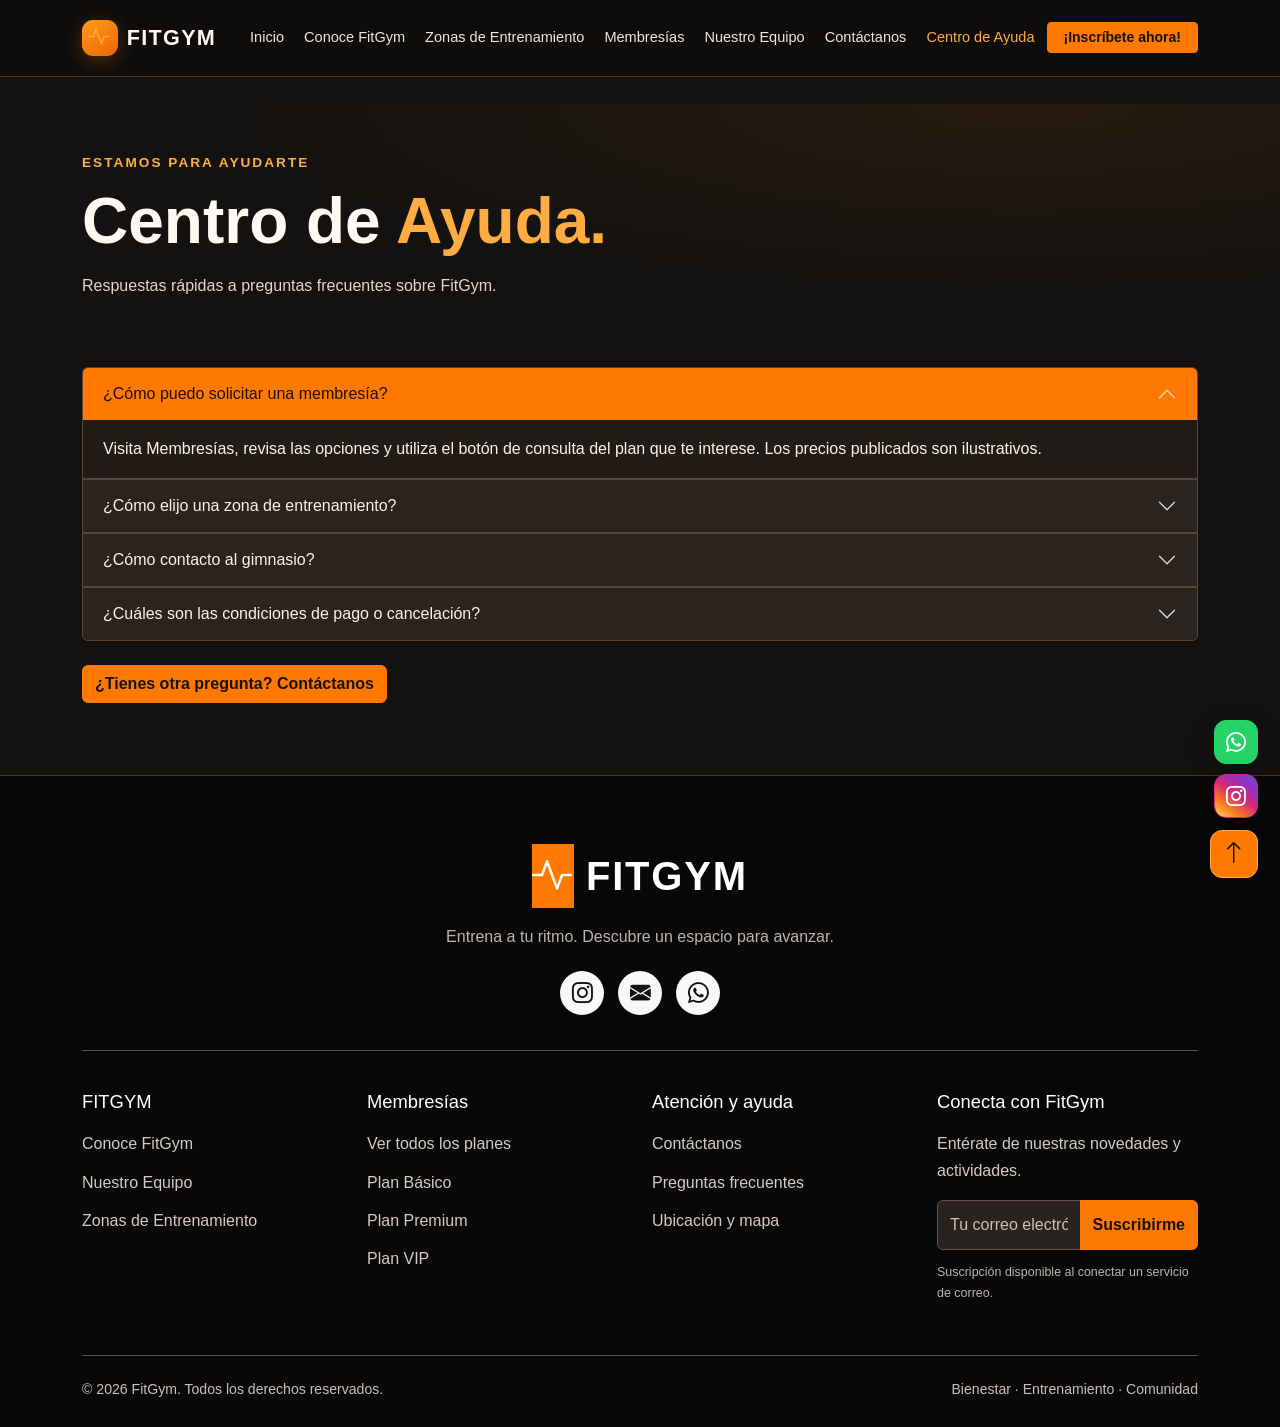
==== ayuda.html @ 0fe09405 "Add files via upload" ====
<!DOCTYPE html>

<html lang="es">
<head>
<meta charset="utf-8"/>
<meta content="width=device-width, initial-scale=1" name="viewport"/>
<meta content="FitGym: entrenamiento, bienestar y comunidad." name="description"/>
<title>Centro de Ayuda | FitGym</title>
<link href="https://cdn.jsdelivr.net/npm/bootstrap@5.3.3/dist/css/bootstrap.min.css" rel="stylesheet"/>
<link href="https://cdn.jsdelivr.net/npm/bootstrap-icons@1.11.3/font/bootstrap-icons.min.css" rel="stylesheet"/>
<link href="CCS/estilos.css" rel="stylesheet"/>
</head>
<body>
<nav class="navbar navbar-expand-lg navbar-dark fixed-top nav-glass">
<div class="container"><a class="navbar-brand fw-bold fit-brand" href="index.html"><span class="brand-emblem"><i class="bi bi-activity"></i></span><span>FITGYM</span></a><button aria-controls="menu" aria-expanded="false" aria-label="Abrir menú" class="navbar-toggler" data-bs-target="#menu" data-bs-toggle="collapse" type="button"><span class="navbar-toggler-icon"></span></button>
<div class="collapse navbar-collapse" id="menu">
<ul class="navbar-nav ms-auto align-items-lg-center gap-lg-3">
<li class="nav-item"><a class="nav-link" href="index.html">Inicio</a></li>
<li class="nav-item"><a class="nav-link" href="nosotos.html">Conoce FitGym</a></li>
<li class="nav-item"><a class="nav-link" href="servicios.html">Zonas de Entrenamiento</a></li>
<li class="nav-item"><a class="nav-link" href="planes.html">Membresías</a></li>
<li class="nav-item"><a class="nav-link" href="entrenadores.html">Nuestro Equipo</a></li>

<li class="nav-item"><a class="nav-link" href="contacto.html">Contáctanos</a></li>
<li class="nav-item"><a class="nav-link active" href="ayuda.html">Centro de Ayuda</a></li><li class="nav-item"><a class="btn btn-primary btn-sm px-3" href="planes.html">¡Inscríbete ahora!</a></li>
</ul>
</div>
</div>
</nav>
<main class="inner-page"><section class="inner-hero"><div class="container"><p class="eyebrow">ESTAMOS PARA AYUDARTE</p><h1>Centro de <span class="text-blue">Ayuda.</span></h1><p>Respuestas rápidas a preguntas frecuentes sobre FitGym.</p></div></section><section class="section-space"><div class="container"><div class="accordion faq-accordion" id="faqFitGym"><div class="accordion-item"><h2 class="accordion-header"><button class="accordion-button" data-bs-target="#faq1" data-bs-toggle="collapse" type="button">¿Cómo puedo solicitar una membresía?</button></h2><div class="accordion-collapse collapse show" data-bs-parent="#faqFitGym" id="faq1"><div class="accordion-body">Visita Membresías, revisa las opciones y utiliza el botón de consulta del plan que te interese. Los precios publicados son ilustrativos.</div></div></div><div class="accordion-item"><h2 class="accordion-header"><button class="accordion-button collapsed" data-bs-target="#faq2" data-bs-toggle="collapse" type="button">¿Cómo elijo una zona de entrenamiento?</button></h2><div class="accordion-collapse collapse" data-bs-parent="#faqFitGym" id="faq2"><div class="accordion-body">Puedes explorar nuestras zonas de entrenamiento y consultar al equipo para elegir actividades según tus metas y preferencias.</div></div></div><div class="accordion-item"><h2 class="accordion-header"><button class="accordion-button collapsed" data-bs-target="#faq3" data-bs-toggle="collapse" type="button">¿Cómo contacto al gimnasio?</button></h2><div class="accordion-collapse collapse" data-bs-parent="#faqFitGym" id="faq3"><div class="accordion-body">Usa el formulario de Contáctanos. El envío se habilita cuando se configure la clave de Web3Forms.</div></div></div><div class="accordion-item"><h2 class="accordion-header"><button class="accordion-button collapsed" data-bs-target="#faq4" data-bs-toggle="collapse" type="button">¿Cuáles son las condiciones de pago o cancelación?</button></h2><div class="accordion-collapse collapse" data-bs-parent="#faqFitGym" id="faq4"><div class="accordion-body">Las condiciones definitivas deben confirmarse directamente con FitGym antes de contratar una membresía.</div></div></div></div><div class="mt-4"><a class="btn btn-primary" href="contacto.html">¿Tienes otra pregunta? Contáctanos</a></div></div></section></main>
<footer class="fit-footer footer-expanded"><div class="container">
<div class="footer-brand-block text-center"><a class="footer-logo" href="index.html"><span class="brand-emblem"><i class="bi bi-activity"></i></span> FITGYM</a><p>Entrena a tu ritmo. Descubre un espacio para avanzar.</p><div class="footer-socials"><a aria-label="Instagram" href="https://www.instagram.com/aizen_soske33/" rel="noopener noreferrer" target="_blank"><i class="bi bi-instagram"></i></a><a aria-label="Correo y contacto" href="contacto.html"><i class="bi bi-envelope-fill"></i></a><a aria-label="WhatsApp (número por configurar)" href="https://wa.me/573000000000" rel="noopener noreferrer" target="_blank"><i class="bi bi-whatsapp"></i></a></div></div>
<div class="row g-4 footer-main"><div class="col-lg-3 col-sm-6"><h3>FITGYM</h3><div class="footer-links"><a href="nosotos.html">Conoce FitGym</a><a href="entrenadores.html">Nuestro Equipo</a><a href="servicios.html">Zonas de Entrenamiento</a></div></div>
<div class="col-lg-3 col-sm-6"><h3>Membresías</h3><div class="footer-links"><a href="planes.html">Ver todos los planes</a><a href="contacto.html?plan=Basico">Plan Básico</a><a href="contacto.html?plan=Premium">Plan Premium</a><a href="contacto.html?plan=VIP">Plan VIP</a></div></div>
<div class="col-lg-3 col-sm-6"><h3>Atención y ayuda</h3><div class="footer-links"><a href="contacto.html">Contáctanos</a><a href="ayuda.html">Preguntas frecuentes</a><a href="contacto.html#ubicacion">Ubicación y mapa</a></div></div>
<div class="col-lg-3 col-sm-6"><h3>Conecta con FitGym</h3><p>Entérate de nuestras novedades y actividades.</p><form class="newsletter-form" novalidate=""><label class="visually-hidden" for="newsletter-email">Correo electrónico</label><div class="input-group"><input class="form-control" id="newsletter-email" name="email" placeholder="Tu correo electrónico" required="" type="email"/><button class="btn btn-primary" type="submit">Suscribirme</button></div><div class="newsletter-status small mt-2" role="status"></div></form><p class="small footer-note">Suscripción disponible al conectar un servicio de correo.</p></div></div>
<div class="footer-bottom d-flex flex-column flex-md-row justify-content-between gap-2"><span>© <span class="current-year"></span> FitGym. Todos los derechos reservados.</span><span>Bienestar · Entrenamiento · Comunidad</span></div></div></footer>
<div class="social-float"><a aria-label="WhatsApp (configurar número real)" class="whatsapp" href="https://wa.me/573000000000" rel="noopener noreferrer" target="_blank" title="WhatsApp"><i class="bi bi-whatsapp"></i></a><a aria-label="Abrir Instagram" href="https://www.instagram.com/aizen_soske33/" rel="noopener noreferrer" target="_blank" title="Instagram"><i class="bi bi-instagram"></i></a>
</div>
<button aria-label="Volver al inicio" class="back-top" id="backTop" title="Volver al inicio" type="button">
<i class="bi bi-arrow-up"></i>
</button>
<script src="https://cdn.jsdelivr.net/npm/bootstrap@5.3.3/dist/js/bootstrap.bundle.min.js"></script>
<script src="JS/codigo.js"></script>
</body>
</html>
---- CCS/estilos.css ----
:root {
    --black: #141210;
    --surface: #211d1a;
    --surface-light: #2b2521;
    --blue: #ff7900;
    --blue-light: #ffad42;
    --white: #f5f7fb;
    --muted: #a5b0c2;
    --border: rgba(255, 255, 255, 0.12);
}

* {
    box-sizing: border-box;
}

html {
    scroll-behavior: smooth;
    scroll-padding-top: 85px;
}

body {
    margin: 0;
    background: var(--black);
    color: var(--white);
    font-family: Arial, Helvetica, sans-serif;
    line-height: 1.6;
}

a {
    text-decoration: none;
}

.navbar {
    padding: 15px 0;
    background: rgba(8, 11, 18, 0.96);
    border-bottom: 1px solid var(--border);
    backdrop-filter: blur(12px);
}

.navbar-brand {
    color: white;
    font-size: 1.35rem;
    letter-spacing: 1px;
}

.navbar-brand span:first-child {
    color: var(--blue-light);
}

.navbar .nav-link {
    color: #d1d8e4;
    font-size: 0.9rem;
    padding: 8px 10px;
}

.navbar .nav-link:hover,
.navbar .nav-link.active {
    color: var(--blue-light);
}

.navbar-toggler {
    border-color: var(--border);
}

.navbar-toggler:focus {
    box-shadow: 0 0 0 0.15rem rgba(22, 136, 255, 0.3);
}

.btn-primary {
    background: var(--blue);
    border-color: var(--blue);
    color: white;
    font-weight: 700;
}

.btn-primary:hover {
    background: #e96900;
    border-color: #e96900;
    transform: translateY(-2px);
}

.btn-outline-light:hover {
    color: var(--black);
}

.hero {
    position: relative;
    display: flex;
    align-items: center;
    min-height: 720px;
    padding: 130px 0 80px;
    background: #141210 url("https://images.unsplash.com/photo-1534438327276-14e5300c3a48?auto=format&fit=crop&w=2000&q=90") center/cover no-repeat;
}

.hero-overlay {
    position: absolute;
    inset: 0;
    background: linear-gradient(90deg, rgba(8, 11, 18, 0.97), rgba(8, 11, 18, 0.55));
}

.hero-content {
    position: relative;
    z-index: 1;
}

.hero h1,
.page-header h1 {
    font-size: clamp(3rem, 7vw, 5.8rem);
    font-weight: 800;
    line-height: 1.05;
    letter-spacing: -2px;
}

.hero h1 span,
.page-header h1 span {
    color: var(--blue-light);
}

.hero-description {
    max-width: 570px;
    margin: 24px 0 30px;
    color: #d1d8e4;
    font-size: 1.1rem;
}

.section-padding {
    padding: 90px 0;
}

.section-tag {
    margin-bottom: 12px;
    color: var(--blue-light);
    font-size: 0.78rem;
    font-weight: 800;
    letter-spacing: 2px;
}

.section-title {
    font-size: clamp(2rem, 4vw, 3rem);
    font-weight: 800;
}

.section-description {
    max-width: 650px;
    margin: 0 auto;
    color: var(--muted);
}

.feature-card,
.price-card,
.trainer-card,
.form-panel,
.contact-info {
    height: 100%;
    padding: 30px;
    background: var(--surface);
    border: 1px solid var(--border);
    border-radius: 18px;
    transition: transform 0.25s, border-color 0.25s;
}

.feature-card:hover,
.price-card:hover,
.trainer-card:hover {
    transform: translateY(-5px);
    border-color: rgba(22, 136, 255, 0.6);
}

.feature-card > i {
    display: inline-block;
    margin-bottom: 18px;
    color: var(--blue-light);
    font-size: 2rem;
}

.feature-card h3,
.trainer-card h3 {
    margin-bottom: 12px;
    font-size: 1.25rem;
    font-weight: 700;
}

.feature-card p,
.trainer-card p,
.muted-copy {
    color: var(--muted);
}

.promo-section {
    padding: 75px 0;
    background: linear-gradient(110deg, #0d1d32, #0b111c);
    border-top: 1px solid var(--border);
    border-bottom: 1px solid var(--border);
}

.promo-section h2 {
    font-size: clamp(1.8rem, 4vw, 2.8rem);
    font-weight: 800;
}

.promo-section p:not(.section-tag) {
    color: var(--muted);
}

.footer {
    padding: 28px 0;
    background: #05070c;
    color: var(--muted);
    font-size: 0.9rem;
}

.footer p {
    margin: 0;
}

.page-content {
    padding-top: 72px;
}

.page-header {
    padding: 100px 0 70px;
    background: radial-gradient(ellipse at 80% 20%, rgba(22, 136, 255, 0.18), transparent 45%), var(--black);
    border-bottom: 1px solid var(--border);
}

.page-header h1 {
    font-size: clamp(2.8rem, 6vw, 5rem);
}

.page-header p:last-child {
    max-width: 620px;
    color: var(--muted);
}

.subheading {
    margin-top: 24px;
    font-size: 1.1rem;
    font-weight: 700;
}

.service-card {
    overflow: hidden;
    padding: 0 0 28px;
}

.service-card img {
    width: 100%;
    height: 220px;
    margin-bottom: 25px;
    object-fit: cover;
}

.service-card h3,
.service-card p {
    margin-right: 25px;
    margin-left: 25px;
}

.price-card {
    position: relative;
}

.price-card.featured {
    background: linear-gradient(160deg, rgba(22, 136, 255, 0.15), var(--surface) 60%);
    border-color: var(--blue);
}

.price-card h3 {
    font-size: 1.6rem;
    font-weight: 800;
}

.price {
    margin: 20px 0;
    font-size: 2rem;
    font-weight: 800;
}

.price small {
    color: var(--muted);
    font-size: 0.9rem;
    font-weight: 400;
}

.price-card ul {
    margin: 25px 0;
    padding: 0;
    list-style: none;
}

.price-card li {
    padding: 10px 0;
    color: #d5dce7;
    border-bottom: 1px solid var(--border);
}

.price-card li::before {
    margin-right: 10px;
    color: var(--blue-light);
    content: "✓";
}

.popular-tag {
    position: absolute;
    top: 20px;
    right: 20px;
    padding: 5px 8px;
    border-radius: 5px;
    background: var(--blue);
    color: white;
    font-size: 0.65rem;
    font-weight: 800;
}

.trainer-card {
    overflow: hidden;
    padding: 0;
}

.trainer-card img {
    width: 100%;
    height: 320px;
    object-fit: cover;
}

.trainer-info {
    padding: 25px;
}

.notice-box {
    padding: 18px;
    background: rgba(22, 136, 255, 0.08);
    border: 1px solid rgba(22, 136, 255, 0.35);
    border-radius: 12px;
    color: #d5e9ff;
}

.schedule-wrap {
    overflow: hidden;
    border: 1px solid var(--border);
    border-radius: 16px;
}

.schedule-table {
    margin: 0;
    --bs-table-bg: var(--surface);
    --bs-table-color: var(--white);
    --bs-table-border-color: var(--border);
}

.schedule-table th {
    background: var(--surface-light);
    color: var(--blue-light);
    font-size: 0.8rem;
    text-transform: uppercase;
}

.schedule-table td,
.schedule-table th {
    padding: 17px;
}

.filter-wrap {
    min-width: 210px;
}

.form-select,
.form-control {
    padding: 12px;
    background-color: #0b111b;
    border-color: #344052;
    color: var(--white);
}

.form-select:focus,
.form-control:focus {
    background-color: #0b111b;
    border-color: var(--blue);
    color: var(--white);
    box-shadow: 0 0 0 0.2rem rgba(22, 136, 255, 0.15);
}

.form-control::placeholder {
    color: #8792a4;
}

.form-label,
.form-check-label {
    color: #d8e0eb;
}

.form-check-input {
    background-color: #0b111b;
    border-color: #536074;
}

.form-check-input:checked {
    background-color: var(--blue);
    border-color: var(--blue);
}

.invalid-feedback {
    color: #ff9ca8;
}

.alert-success {
    background: rgba(30, 170, 100, 0.13);
    border-color: rgba(30, 170, 100, 0.35);
    color: #a6f0c8;
}

.alert-danger {
    background: rgba(220, 53, 69, 0.12);
    border-color: rgba(220, 53, 69, 0.3);
    color: #ffb3bc;
}

.gallery-grid {
    display: grid;
    grid-template-columns: repeat(3, minmax(0, 1fr));
    gap: 18px;
}

.gallery-item {
    position: relative;
    overflow: hidden;
    padding: 0;
    background: var(--surface);
    border: 1px solid var(--border);
    border-radius: 15px;
    text-align: left;
}

.gallery-item img {
    display: block;
    width: 100%;
    height: 280px;
    object-fit: cover;
    transition: transform 0.35s;
}

.gallery-item:hover img {
    transform: scale(1.05);
}

.gallery-item span {
    position: absolute;
    inset: auto 0 0;
    padding: 45px 18px 16px;
    background: linear-gradient(transparent, rgba(0, 0, 0, 0.9));
    color: white;
    font-weight: 700;
}

.gallery-modal {
    background: var(--surface);
    border: 1px solid var(--border);
    color: var(--white);
}

.contact-info {
    padding: 28px;
}

.contact-line {
    display: flex;
    gap: 15px;
    margin: 25px 0;
}

.contact-line > i {
    color: var(--blue-light);
    font-size: 1.4rem;
}

.contact-line strong {
    display: block;
}

.contact-line p {
    margin: 4px 0 0;
    color: var(--muted);
}

.map-frame {
    overflow: hidden;
    height: 230px;
    margin-top: 25px;
    border: 1px solid var(--border);
    border-radius: 14px;
}

.map-frame iframe {
    width: 100%;
    height: 100%;
    border: 0;
}

.social-float {
    position: fixed;
    right: 22px;
    bottom: 82px;
    z-index: 1000;
    display: flex;
    flex-direction: column;
    gap: 10px;
}

.social-float a {
    display: grid;
    width: 44px;
    height: 44px;
    place-items: center;
    background: #211d1a;
    border: 1px solid var(--border);
    border-radius: 12px;
    color: white;
    font-size: 1.25rem;
    box-shadow: 0 8px 24px rgba(0, 0, 0, 0.25);
    transition: transform 0.2s, background 0.2s;
}

.social-float a:hover {
    transform: translateY(-3px);
    background: var(--blue);
    color: white;
}

.social-float .whatsapp:hover {
    background: #25d366;
}

.back-top {
    position: fixed;
    right: 22px;
    bottom: 22px;

    width: 48px;
    height: 48px;

    display: flex;
    align-items: center;
    justify-content: center;

    background-color: #ff7900;
    color: #ffffff;

    border: none;
    border-radius: 12px;

    font-size: 24px;
    cursor: pointer;

    opacity: 1;
    visibility: visible;
    pointer-events: auto;

    z-index: 99999;

    box-shadow: 0 5px 15px rgba(0, 0, 0, 0.35);

    transition: background-color 0.3s ease,
                transform 0.3s ease,
                box-shadow 0.3s ease;
}

/* EFECTO AL PASAR EL RATÓN */
.back-top:hover {
    background-color: #d85b00;
    color: #ffffff;
    transform: translateY(-4px);
    box-shadow: 0 8px 20px rgba(22, 136, 255, 0.4);
}

/* EFECTO AL PULSAR */
.back-top:active {
    transform: scale(0.92);
}

@media (max-width: 480px) {
    .back-top {
        right: 14px;
        bottom: 16px;
        width: 44px;
        height: 44px;
        font-size: 22px;
    }
}

@media (max-width: 991px) {
    .navbar-collapse {
        padding: 15px 0;
    }

    .navbar .nav-link {
        padding: 10px 0;
    }

    .hero {
        min-height: 650px;
    }

    .section-padding {
        padding: 70px 0;
    }

    .page-header {
        padding: 80px 0 55px;
    }
}

@media (max-width: 767px) {
    .hero h1 {
        font-size: 3.4rem;
    }

    .gallery-grid {
        grid-template-columns: repeat(2, minmax(0, 1fr));
    }

    .gallery-item img {
        height: 220px;
    }

    .feature-card,
    .price-card,
    .form-panel,
    .contact-info {
        padding: 23px;
    }

    .service-card {
        padding: 0 0 24px;
    }
}

@media (max-width: 480px) {
    .hero h1 {
        font-size: 2.8rem;
    }

    .hero-description {
        font-size: 1rem;
    }

    .gallery-grid {
        grid-template-columns: 1fr;
    }

    .gallery-item img {
        height: 250px;
    }

    .social-float {
        right: 14px;
        bottom: 76px;
    }

    .social-float a,
    .back-top {
        width: 40px;
        height: 40px;
    }

    .back-top {
        right: 14px;
        bottom: 18px;
    }
    .image-frame {
    width: 100%;
    height: 450px; 
    object-fit: cover;
}
}


/* Mejoras de identidad y accesibilidad */
:root { --blue:#ff7900; --blue-light:#ffad42; --green-whatsapp:#25d366; }
body { background-color:#151311; }
.navbar-brand.fit-brand { display:inline-flex; align-items:center; gap:.55rem; letter-spacing:.06em; }
.fit-brand .brand-emblem { display:inline-grid; place-items:center; width:36px; height:36px; border-radius:11px; background:linear-gradient(145deg,#ff7900,#a94100); color:#fff; font-weight:900; box-shadow:0 4px 16px #ff790045; }
.social-float a.whatsapp, .social-float a.whatsapp:hover {background:#25d366; border-color:#25d366; color:#fff;}
.social-float a.whatsapp:hover {filter:brightness(1.1)}
.back-top {opacity:1!important;visibility:visible!important;pointer-events:auto!important;z-index:1100;}
.hero-carousel .carousel-item {height:min(78vh,700px);min-height:460px;position:relative;}
.hero-carousel .carousel-item img {width:100%;height:100%;object-fit:cover;filter:brightness(.42);}
.hero-carousel .carousel-caption {top:50%;bottom:auto;transform:translateY(-50%);text-align:left;max-width:720px;left:max(7%,calc((100vw - 1140px)/2));right:7%;}
.hero-carousel .carousel-caption h2 {font-size:clamp(2.2rem,5vw,4.5rem);font-weight:800;}
.hero-carousel .carousel-caption p {font-size:1.12rem;max-width:580px;}
.hero-carousel .carousel-control-prev,.hero-carousel .carousel-control-next {width:6%;}
.gallery-fit {display:grid;grid-template-columns:repeat(3,minmax(0,1fr));gap:16px;}
.gallery-fit img {width:100%;height:230px;object-fit:cover;border-radius:14px;transition:transform .25s;cursor:pointer;}
.gallery-fit img:hover {transform:scale(1.025);}
.plan-cards .card {height:100%;border:1px solid #3d332c;background:#211d1a;color:#f4f8ff;border-radius:20px;box-shadow:0 12px 30px #0003;}
.plan-cards .card.featured {border-color:#ff7900;box-shadow:0 0 0 1px #ff790066,0 14px 34px #0005;}
.plan-cards .card-body {display:flex;flex-direction:column;padding:28px;}
.plan-cards .card .btn {margin-top:auto;}
.fit-footer {background:#11100f;border-top:1px solid #3d332c;padding:52px 0 25px;color:#e4d6c9;}
.fit-footer h3 {font-size:1.08rem;color:white;margin-bottom:18px;}
.fit-footer a {color:#e4d6c9;text-decoration:none;}
.fit-footer a:hover {color:#ffad42;}
.fit-footer .footer-links {display:flex;flex-direction:column;gap:10px;}
.fit-footer .form-control {background:#29231f;color:#fff;border:1px solid #675346;}
.fit-footer .form-control::placeholder {color:#d2c1b0;}
.fit-footer .footer-bottom {border-top:1px solid #3d332c;margin-top:30px;padding-top:20px;}
.map-actions {display:flex;flex-wrap:wrap;gap:10px;margin:16px 0;}
#geoStatus {min-height:24px;}
@media(max-width:767px){.gallery-fit{grid-template-columns:repeat(2,minmax(0,1fr));}.hero-carousel .carousel-caption{left:10%;right:10%;}.hero-carousel .carousel-item{min-height:430px;}}
@media(max-width:480px){.gallery-fit{grid-template-columns:1fr;}.hero-carousel .carousel-control-prev,.hero-carousel .carousel-control-next{width:9%;}}


/* FITGYM | Paleta naranja y negro, navegación y accesibilidad */
:root {
  --black: #141210;
  --surface: #211d1a;
  --surface-light: #302923;
  --blue: #ff7900;
  --blue-light: #ffad42;
  --white: #fff8f0;
  --muted: #d3c5b9;
  --border: rgba(255, 237, 215, .15);
  --bs-primary: #ff7900;
  --bs-primary-rgb: 255,121,0;
}
html {scroll-behavior:smooth;scroll-padding-top:110px;}
body {background:#141210;color:#fff8f0;}
.navbar.fixed-top {background:rgba(15,14,13,.98);border-bottom:1px solid #49392c;z-index:1050;}
.navbar .nav-link {color:#f0e5da;}
.navbar .nav-link:hover,.navbar .nav-link.active {color:#ffad42;}
.navbar-brand.fit-brand span:last-child {color:#fff8f0;}
.fit-brand .brand-emblem {background:linear-gradient(145deg,#ff9c1b,#ed6500);color:#17120f;box-shadow:0 5px 18px #ff790044;}
.btn-primary,.btn-blue,.btn.btn-blue {background:#ff7900!important;border-color:#ff7900!important;color:#17120f!important;font-weight:800;opacity:1!important;}
.btn-primary:hover,.btn-blue:hover {background:#ffad42!important;border-color:#ffad42!important;color:#17120f!important;}
.btn-outline-primary {border-color:#ff7900;color:#ffad42;}
.btn-outline-primary:hover {background:#ff7900;color:#17120f;}
.text-blue,.section-tag,.eyebrow {color:#ffad42!important;}
/* Compensa el menú fijo en todas las páginas interiores */
.inner-page {padding-top:92px;min-height:55vh;}
.inner-hero {padding:56px 0 28px;background:radial-gradient(ellipse at 80% 0%,#ff790015,transparent 55%);}
.inner-hero h1 {font-size:clamp(2.35rem,5vw,4.3rem);line-height:1.12;margin:0 0 16px;font-weight:800;}
.inner-hero p {color:#e4d6c9;max-width:760px;}
.inner-hero .eyebrow {font-size:.85rem;letter-spacing:.15em;font-weight:800;margin-bottom:12px;}
.page-content {padding-top:92px;}
.page-header {padding:52px 0 60px;}
.section-space {padding-top:24px;padding-bottom:72px;}
section[id] {scroll-margin-top:110px;}
.hero-carousel {margin-top:72px;}
.hero-carousel .carousel-caption {color:#fff8f0;}
.hero-carousel .carousel-indicators [data-bs-target] {background-color:#ff7900;}
.feature-card,.plan-cards .card {background:#211d1a;color:#fff8f0;border-color:#4c3d32;}
.feature-card p,.plan-cards .card p {color:#d3c5b9;}
.plan-cards .card.featured {border-color:#ff7900;box-shadow:0 0 0 1px #ff790055,0 14px 34px #0005;}
.fit-footer {background:#100f0e;border-top-color:#4c3d32;color:#e4d6c9;}
.fit-footer a:hover {color:#ffad42;}
.fit-footer .form-control {background:#29231f;border-color:#675346;color:#fff8f0;}
.social-float a {color:#fff!important;}
.social-float a.whatsapp,.social-float a.whatsapp:hover {background:#25d366!important;border-color:#25d366!important;color:#fff!important;}
.social-float a:not(.whatsapp) {background:linear-gradient(35deg,#feda75 0%,#fa7e1e 25%,#d62976 52%,#962fbf 76%,#4f5bd5 100%)!important;border-color:#d62976!important;color:#fff!important;}
.social-float a:hover {filter:brightness(1.1);transform:translateY(-3px);}
.back-top,.back-top:hover {background:#ff7900;color:#17120f;border:1px solid #ffad42;}
.back-top:hover {background:#ffad42;}
@media(max-width:991.98px) {
 .inner-page,.page-content {padding-top:80px;}
 .inner-hero {padding-top:42px;}
 .navbar-collapse {background:#171411;padding:14px;border-radius:0 0 14px 14px;max-height:calc(100vh - 72px);overflow-y:auto;}
 .hero-carousel {margin-top:70px;}
}
@media(max-width:575.98px) {.inner-hero h1 {font-size:2.35rem;}.inner-hero {padding-top:32px;}.hero-carousel {margin-top:64px;}}

/* Ajustes finales FitGym: navegación, accesibilidad y módulos nuevos */
:root {--fit-orange:#ff7900;--fit-gold:#ff9c1b;--fit-cream:#fff2e6;--fit-charcoal:#302923;--fit-black:#141210;}
html {scroll-padding-top:110px;scroll-behavior:smooth;}
body {padding-top:84px;}
body:has(.hero-carousel) {padding-top:84px;}
.navbar.fixed-top {min-height:76px;}
.inner-page {padding-top:20px!important;}
.inner-hero {padding-top:48px!important;}
.hero-carousel {margin-top:0!important;}
.fit-brand .brand-emblem {font-size:1.35rem;}
.navbar .navbar-nav {gap:.25rem!important;}
.navbar .nav-link {font-size:.91rem;white-space:nowrap;}
.navbar .btn-primary {color:#16110c!important;font-weight:700;}
.faq-accordion .accordion-item {background:#211c18;border:1px solid #5b4532;color:#fff2e6;}
.faq-accordion .accordion-button {background:#2a231e;color:#fff2e6;box-shadow:none;}
.faq-accordion .accordion-button:not(.collapsed) {background:#ff7900;color:#17120f;}
.faq-accordion .accordion-button::after {filter:grayscale(1) invert(1);}
.faq-accordion .accordion-body {color:#fff2e6;}
.compare-section {background:#1b1714;}
.comparison-result {overflow-x:auto;}
.comparison-result table {width:100%;border-collapse:collapse;min-width:480px;}
.comparison-result th,.comparison-result td {padding:13px;border:1px solid #594332;color:#fff2e6;}
.comparison-result th {background:#33271e;color:#ffb25b;}
.compare-section .form-select {background-color:#fff2e6;color:#141210;border:1px solid #ff9c1b;}
.feature-card .btn {margin-top:10px;}
@media(max-width:991.98px){body {padding-top:76px;} .navbar-collapse {max-height:calc(100vh - 76px);overflow-y:auto;} .inner-hero {padding-top:34px!important;}}

/* Refinamientos FitGym: tarjetas, fotografías y pie de página */
.trainer-card{height:100%;overflow:hidden;display:flex;flex-direction:column;background:#211d1a;border:1px solid #4c3d32;border-radius:20px}
.trainer-card img{width:100%;height:300px;object-fit:cover;object-position:center 24%;display:block;transition:transform .35s ease}
.trainer-card:hover img{transform:scale(1.025)}
.trainer-card .p-4{display:flex;flex-direction:column;flex:1;gap:8px}
.trainer-card .trainer-role{color:#ff9c1b;font-size:.82rem;letter-spacing:.045em;line-height:1.5}
.trainer-card h3{font-size:1.5rem;margin:0;color:#fff7f0}
.trainer-card p{flex:1;margin:0;color:#e5d5c6;line-height:1.65}
.trainer-email{display:inline-flex;align-items:center;gap:9px;color:#ffad42;text-decoration:none;font-weight:600;border-top:1px solid #4c3d32;padding-top:14px;margin-top:12px}
.trainer-email:hover{color:#fff}
.plan-cards .card,.plan-cards .card.featured{background:#211d1a!important;color:#fff8f0!important;border:1px solid #554133!important;box-shadow:0 12px 30px #0004!important;min-height:100%;border-radius:20px}
.plan-cards .card .card-body{height:100%;display:flex;flex-direction:column;gap:10px;padding:30px}
.plan-cards .card h3,.plan-cards .card .price{color:#fff8f0!important}
.plan-cards .card .plan-label{color:#ffb66a!important}
.plan-cards .card .btn{margin-top:auto;color:#17120d!important;font-weight:700;background:#ff7900!important;border-color:#ff7900!important}
.plan-cards .card .btn:hover{background:#ff9c1b!important;border-color:#ff9c1b!important}
.plan-cards .popular-tag{background:#ff7900;color:#141210}
.hero-carousel .carousel-item{height:clamp(490px,75vh,760px);overflow:hidden}
.hero-carousel .carousel-item img{height:100%;width:100%;object-fit:cover;object-position:center 38%;filter:brightness(.38)}
.hero-carousel .carousel-item:nth-child(2) img{object-position:center 43%}
.hero-carousel .carousel-item:nth-child(3) img{object-position:center 30%}
.hero-carousel .carousel-item:nth-child(4) img{object-position:center 35%}
.hero-carousel .carousel-caption{max-width:760px}
.hero-carousel .carousel-caption .eyebrow{color:#ff9c1b!important}
.fit-footer.footer-expanded{background:#080808!important;padding:58px 0 26px;color:#eee;border-top:1px solid #45352c}
.footer-brand-block{padding:10px 0 35px;border-bottom:1px solid #555}
.footer-logo{font-size:2.5rem;font-weight:900;letter-spacing:.045em;color:#fff!important;display:inline-flex;align-items:center;gap:12px;text-decoration:none}
.footer-logo .brand-emblem{background:#ff7900;color:#fff}
.footer-brand-block p{color:#bdb4ab;margin:16px auto 22px}
.footer-socials{display:flex;justify-content:center;gap:14px;flex-wrap:wrap}
.footer-socials a{display:grid;place-items:center;width:44px;height:44px;border-radius:50%;background:#f8f8f8;color:#111!important;font-size:1.3rem;transition:transform .2s,background .2s}
.footer-socials a:hover{background:#ff9c1b;transform:translateY(-3px)}
.footer-main{padding-top:40px;padding-bottom:28px}
.footer-main h3{font-size:1.15rem;color:#fff;margin-bottom:18px}
.footer-main p,.footer-main .footer-links a{color:#d4cbc2;line-height:1.65}
.footer-main .footer-links{display:flex;flex-direction:column;gap:12px}
.footer-main .footer-links a:hover{color:#ff9c1b}
.footer-note{font-size:.78rem;color:#bdb4ab!important;margin-top:12px}
.footer-expanded .footer-bottom{border-top:1px solid #555;padding-top:22px;margin-top:8px;color:#c9c0b8;font-size:.88rem}
@media(max-width:767px){.trainer-card img{height:270px}.hero-carousel .carousel-item{height:540px}.hero-carousel .carousel-caption{left:12%;right:12%}.footer-main{padding-top:28px}}
@media(max-width:480px){.hero-carousel .carousel-item{height:520px}.hero-carousel .carousel-caption h2{font-size:2.25rem}.footer-logo{font-size:2rem}}
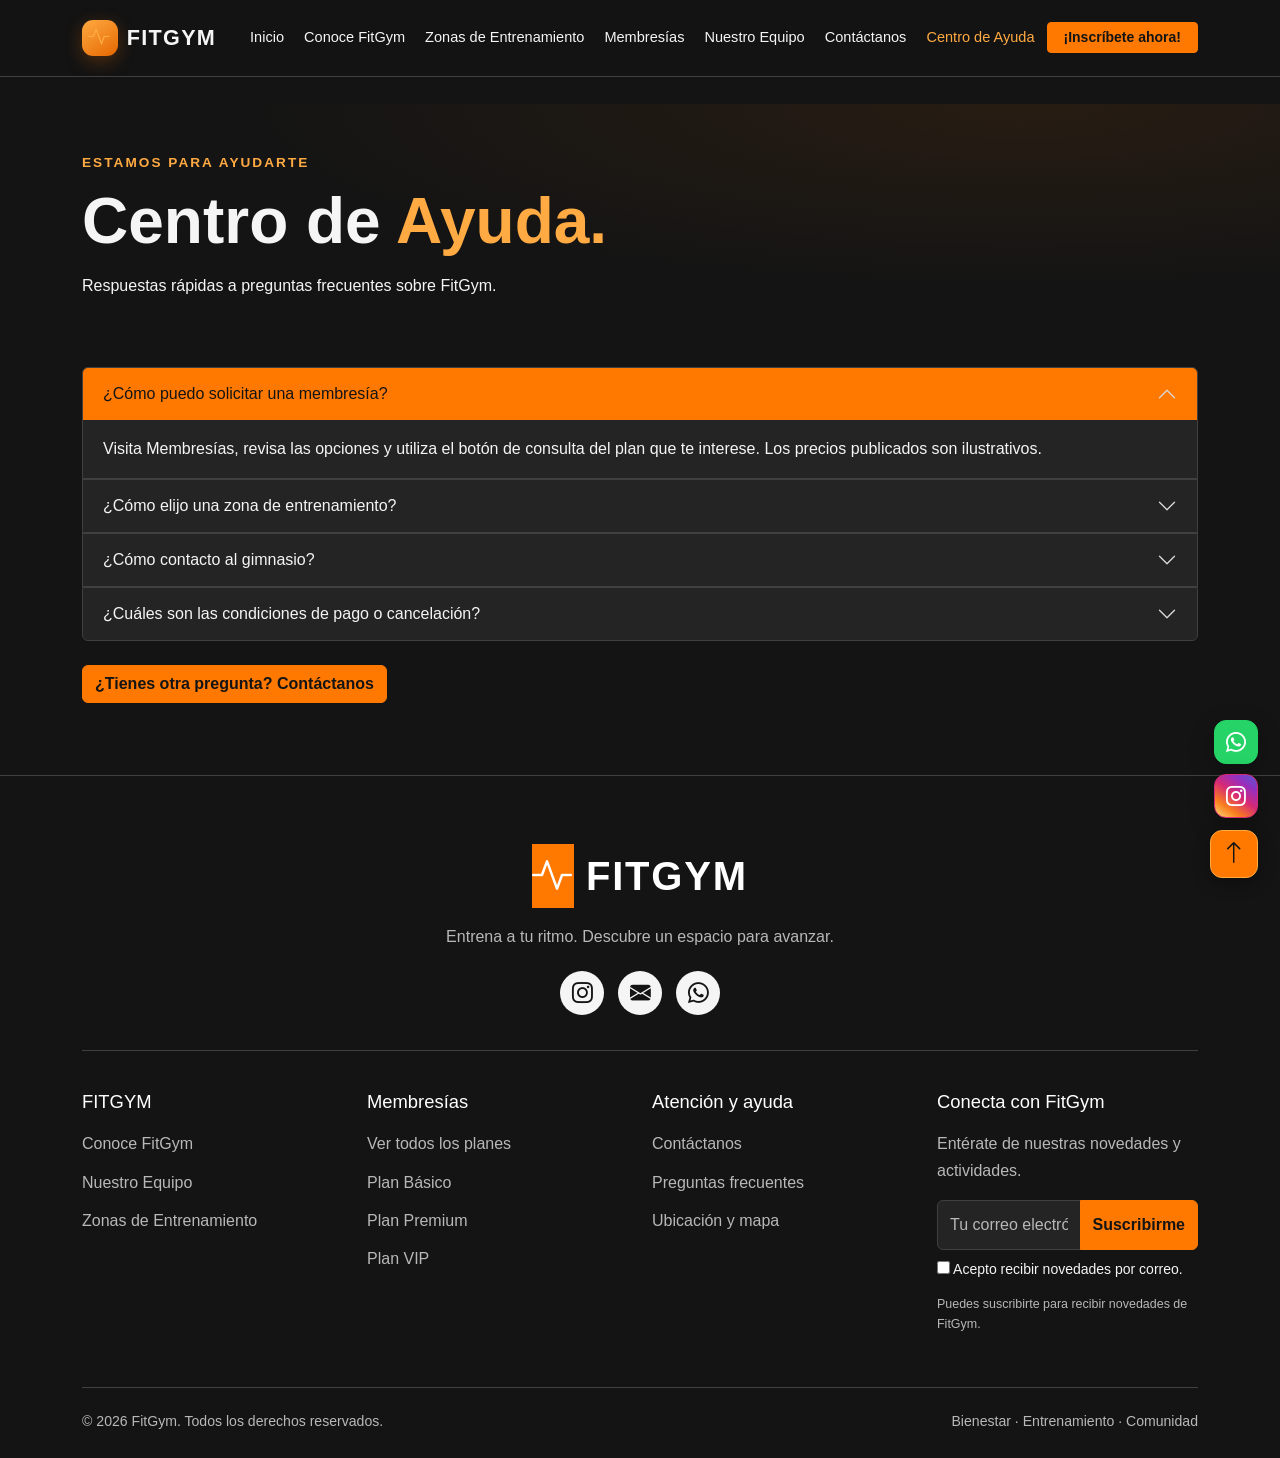
==== commit 3257b3d5: "Add files via upload" ====
--- a/ayuda.html
+++ b/ayuda.html
@@ -31,9 +31,9 @@
 <footer class="fit-footer footer-expanded"><div class="container">
 <div class="footer-brand-block text-center"><a class="footer-logo" href="index.html"><span class="brand-emblem"><i class="bi bi-activity"></i></span> FITGYM</a><p>Entrena a tu ritmo. Descubre un espacio para avanzar.</p><div class="footer-socials"><a aria-label="Instagram" href="https://www.instagram.com/aizen_soske33/" rel="noopener noreferrer" target="_blank"><i class="bi bi-instagram"></i></a><a aria-label="Correo y contacto" href="contacto.html"><i class="bi bi-envelope-fill"></i></a><a aria-label="WhatsApp (número por configurar)" href="https://wa.me/573000000000" rel="noopener noreferrer" target="_blank"><i class="bi bi-whatsapp"></i></a></div></div>
 <div class="row g-4 footer-main"><div class="col-lg-3 col-sm-6"><h3>FITGYM</h3><div class="footer-links"><a href="nosotos.html">Conoce FitGym</a><a href="entrenadores.html">Nuestro Equipo</a><a href="servicios.html">Zonas de Entrenamiento</a></div></div>
-<div class="col-lg-3 col-sm-6"><h3>Membresías</h3><div class="footer-links"><a href="planes.html">Ver todos los planes</a><a href="contacto.html?plan=Basico">Plan Básico</a><a href="contacto.html?plan=Premium">Plan Premium</a><a href="contacto.html?plan=VIP">Plan VIP</a></div></div>
+<div class="col-lg-3 col-sm-6"><h3>Membresías</h3><div class="footer-links"><a href="planes.html">Ver todos los planes</a><a href="planes.html?plan=Basico">Plan Básico</a><a href="planes.html?plan=Premium">Plan Premium</a><a href="planes.html?plan=VIP">Plan VIP</a></div></div>
 <div class="col-lg-3 col-sm-6"><h3>Atención y ayuda</h3><div class="footer-links"><a href="contacto.html">Contáctanos</a><a href="ayuda.html">Preguntas frecuentes</a><a href="contacto.html#ubicacion">Ubicación y mapa</a></div></div>
-<div class="col-lg-3 col-sm-6"><h3>Conecta con FitGym</h3><p>Entérate de nuestras novedades y actividades.</p><form class="newsletter-form" novalidate=""><label class="visually-hidden" for="newsletter-email">Correo electrónico</label><div class="input-group"><input class="form-control" id="newsletter-email" name="email" placeholder="Tu correo electrónico" required="" type="email"/><button class="btn btn-primary" type="submit">Suscribirme</button></div><div class="newsletter-status small mt-2" role="status"></div></form><p class="small footer-note">Suscripción disponible al conectar un servicio de correo.</p></div></div>
+<div class="col-lg-3 col-sm-6"><h3>Conecta con FitGym</h3><p>Entérate de nuestras novedades y actividades.</p><form class="newsletter-form" novalidate=""><label class="visually-hidden" for="newsletter-email">Correo electrónico</label><div class="input-group"><input class="form-control" id="newsletter-email" name="email" placeholder="Tu correo electrónico" required="" type="email"/><button class="btn btn-primary" type="submit">Suscribirme</button></div><label class="small mt-2"><input type="checkbox" name="consentimiento" value="si" required> Acepto recibir novedades por correo.</label><div class="newsletter-status small mt-2" role="status"></div></form><p class="small footer-note">Puedes suscribirte para recibir novedades de FitGym.</p></div></div>
 <div class="footer-bottom d-flex flex-column flex-md-row justify-content-between gap-2"><span>© <span class="current-year"></span> FitGym. Todos los derechos reservados.</span><span>Bienestar · Entrenamiento · Comunidad</span></div></div></footer>
 <div class="social-float"><a aria-label="WhatsApp (configurar número real)" class="whatsapp" href="https://wa.me/573000000000" rel="noopener noreferrer" target="_blank" title="WhatsApp"><i class="bi bi-whatsapp"></i></a><a aria-label="Abrir Instagram" href="https://www.instagram.com/aizen_soske33/" rel="noopener noreferrer" target="_blank" title="Instagram"><i class="bi bi-instagram"></i></a>
 </div>
--- a/CCS/estilos.css
+++ b/CCS/estilos.css
@@ -1,12 +1,12 @@
 
 :root {
-    --black: #141210;
-    --surface: #211d1a;
-    --surface-light: #2b2521;
-    --blue: #ff7900;
-    --blue-light: #ffad42;
-    --white: #f5f7fb;
-    --muted: #a5b0c2;
+    --black: #141414;
+    --surface: #242424;
+    --surface-light: #242424;
+    --blue: #FF7900;
+    --blue-light: #FFAA42;
+    --white: #F5F5F5;
+    --muted: #B8B8B8;
     --border: rgba(255, 255, 255, 0.12);
 }
 
@@ -33,7 +33,7 @@
 
 .navbar {
     padding: 15px 0;
-    background: rgba(8, 11, 18, 0.96);
+    background: rgba(20, 20, 20, 0.96);
     border-bottom: 1px solid var(--border);
     backdrop-filter: blur(12px);
 }
@@ -49,7 +49,7 @@
 }
 
 .navbar .nav-link {
-    color: #d1d8e4;
+    color: #F5F5F5;
     font-size: 0.9rem;
     padding: 8px 10px;
 }
@@ -64,7 +64,7 @@
 }
 
 .navbar-toggler:focus {
-    box-shadow: 0 0 0 0.15rem rgba(22, 136, 255, 0.3);
+    box-shadow: 0 0 0 0.15rem rgba(255, 121, 0, 0.3);
 }
 
 .btn-primary {
@@ -75,8 +75,8 @@
 }
 
 .btn-primary:hover {
-    background: #e96900;
-    border-color: #e96900;
+    background: #E56700;
+    border-color: #E56700;
     transform: translateY(-2px);
 }
 
@@ -90,13 +90,13 @@
     align-items: center;
     min-height: 720px;
     padding: 130px 0 80px;
-    background: #141210 url("https://images.unsplash.com/photo-1534438327276-14e5300c3a48?auto=format&fit=crop&w=2000&q=90") center/cover no-repeat;
+    background: #141414 url("https://images.unsplash.com/photo-1534438327276-14e5300c3a48?auto=format&fit=crop&w=2000&q=90") center/cover no-repeat;
 }
 
 .hero-overlay {
     position: absolute;
     inset: 0;
-    background: linear-gradient(90deg, rgba(8, 11, 18, 0.97), rgba(8, 11, 18, 0.55));
+    background: linear-gradient(90deg, rgba(20, 20, 20, 0.97), rgba(20, 20, 20, 0.55));
 }
 
 .hero-content {
@@ -120,7 +120,7 @@
 .hero-description {
     max-width: 570px;
     margin: 24px 0 30px;
-    color: #d1d8e4;
+    color: #F5F5F5;
     font-size: 1.1rem;
 }
 
@@ -164,7 +164,7 @@
 .price-card:hover,
 .trainer-card:hover {
     transform: translateY(-5px);
-    border-color: rgba(22, 136, 255, 0.6);
+    border-color: rgba(255, 121, 0, 0.6);
 }
 
 .feature-card > i {
@@ -189,7 +189,7 @@
 
 .promo-section {
     padding: 75px 0;
-    background: linear-gradient(110deg, #0d1d32, #0b111c);
+    background: linear-gradient(110deg, #141414, #141414);
     border-top: 1px solid var(--border);
     border-bottom: 1px solid var(--border);
 }
@@ -205,7 +205,7 @@
 
 .footer {
     padding: 28px 0;
-    background: #05070c;
+    background: #141414;
     color: var(--muted);
     font-size: 0.9rem;
 }
@@ -220,7 +220,7 @@
 
 .page-header {
     padding: 100px 0 70px;
-    background: radial-gradient(ellipse at 80% 20%, rgba(22, 136, 255, 0.18), transparent 45%), var(--black);
+    background: radial-gradient(ellipse at 80% 20%, rgba(255, 121, 0, 0.18), transparent 45%), var(--black);
     border-bottom: 1px solid var(--border);
 }
 
@@ -262,7 +262,7 @@
 }
 
 .price-card.featured {
-    background: linear-gradient(160deg, rgba(22, 136, 255, 0.15), var(--surface) 60%);
+    background: linear-gradient(160deg, rgba(255, 121, 0, 0.15), var(--surface) 60%);
     border-color: var(--blue);
 }
 
@@ -291,7 +291,7 @@
 
 .price-card li {
     padding: 10px 0;
-    color: #d5dce7;
+    color: #F5F5F5;
     border-bottom: 1px solid var(--border);
 }
 
@@ -330,10 +330,10 @@
 
 .notice-box {
     padding: 18px;
-    background: rgba(22, 136, 255, 0.08);
-    border: 1px solid rgba(22, 136, 255, 0.35);
+    background: rgba(255, 121, 0, 0.08);
+    border: 1px solid rgba(255, 121, 0, 0.35);
     border-radius: 12px;
-    color: #d5e9ff;
+    color: #F5F5F5;
 }
 
 .schedule-wrap {
@@ -368,31 +368,31 @@
 .form-select,
 .form-control {
     padding: 12px;
-    background-color: #0b111b;
-    border-color: #344052;
+    background-color: #141414;
+    border-color: #404040;
     color: var(--white);
 }
 
 .form-select:focus,
 .form-control:focus {
-    background-color: #0b111b;
+    background-color: #141414;
     border-color: var(--blue);
     color: var(--white);
-    box-shadow: 0 0 0 0.2rem rgba(22, 136, 255, 0.15);
+    box-shadow: 0 0 0 0.2rem rgba(255, 121, 0, 0.15);
 }
 
 .form-control::placeholder {
-    color: #8792a4;
+    color: #B8B8B8;
 }
 
 .form-label,
 .form-check-label {
-    color: #d8e0eb;
+    color: #F5F5F5;
 }
 
 .form-check-input {
-    background-color: #0b111b;
-    border-color: #536074;
+    background-color: #141414;
+    border-color: #404040;
 }
 
 .form-check-input:checked {
@@ -512,7 +512,7 @@
     width: 44px;
     height: 44px;
     place-items: center;
-    background: #211d1a;
+    background: #242424;
     border: 1px solid var(--border);
     border-radius: 12px;
     color: white;
@@ -543,7 +543,7 @@
     align-items: center;
     justify-content: center;
 
-    background-color: #ff7900;
+    background-color: #FF7900;
     color: #ffffff;
 
     border: none;
@@ -567,10 +567,10 @@
 
 /* EFECTO AL PASAR EL RATÓN */
 .back-top:hover {
-    background-color: #d85b00;
+    background-color: #E56700;
     color: #ffffff;
     transform: translateY(-4px);
-    box-shadow: 0 8px 20px rgba(22, 136, 255, 0.4);
+    box-shadow: 0 8px 20px rgba(255, 121, 0, 0.4);
 }
 
 /* EFECTO AL PULSAR */
@@ -676,10 +676,10 @@
 
 
 /* Mejoras de identidad y accesibilidad */
-:root { --blue:#ff7900; --blue-light:#ffad42; --green-whatsapp:#25d366; }
-body { background-color:#151311; }
+:root { --blue:#FF7900; --blue-light:#FFAA42; --green-whatsapp:#25d366; }
+body { background-color:#141414; }
 .navbar-brand.fit-brand { display:inline-flex; align-items:center; gap:.55rem; letter-spacing:.06em; }
-.fit-brand .brand-emblem { display:inline-grid; place-items:center; width:36px; height:36px; border-radius:11px; background:linear-gradient(145deg,#ff7900,#a94100); color:#fff; font-weight:900; box-shadow:0 4px 16px #ff790045; }
+.fit-brand .brand-emblem { display:inline-grid; place-items:center; width:36px; height:36px; border-radius:11px; background:linear-gradient(145deg,#FF7900,#E56700); color:#fff; font-weight:900; box-shadow:0 4px 16px #FF790045; }
 .social-float a.whatsapp, .social-float a.whatsapp:hover {background:#25d366; border-color:#25d366; color:#fff;}
 .social-float a.whatsapp:hover {filter:brightness(1.1)}
 .back-top {opacity:1!important;visibility:visible!important;pointer-events:auto!important;z-index:1100;}
@@ -692,18 +692,18 @@
 .gallery-fit {display:grid;grid-template-columns:repeat(3,minmax(0,1fr));gap:16px;}
 .gallery-fit img {width:100%;height:230px;object-fit:cover;border-radius:14px;transition:transform .25s;cursor:pointer;}
 .gallery-fit img:hover {transform:scale(1.025);}
-.plan-cards .card {height:100%;border:1px solid #3d332c;background:#211d1a;color:#f4f8ff;border-radius:20px;box-shadow:0 12px 30px #0003;}
-.plan-cards .card.featured {border-color:#ff7900;box-shadow:0 0 0 1px #ff790066,0 14px 34px #0005;}
+.plan-cards .card {height:100%;border:1px solid #404040;background:#242424;color:#F5F5F5;border-radius:20px;box-shadow:0 12px 30px #0003;}
+.plan-cards .card.featured {border-color:#FF7900;box-shadow:0 0 0 1px #FF790066,0 14px 34px #0005;}
 .plan-cards .card-body {display:flex;flex-direction:column;padding:28px;}
 .plan-cards .card .btn {margin-top:auto;}
-.fit-footer {background:#11100f;border-top:1px solid #3d332c;padding:52px 0 25px;color:#e4d6c9;}
+.fit-footer {background:#141414;border-top:1px solid #404040;padding:52px 0 25px;color:#F5F5F5;}
 .fit-footer h3 {font-size:1.08rem;color:white;margin-bottom:18px;}
-.fit-footer a {color:#e4d6c9;text-decoration:none;}
-.fit-footer a:hover {color:#ffad42;}
+.fit-footer a {color:#F5F5F5;text-decoration:none;}
+.fit-footer a:hover {color:#FFAA42;}
 .fit-footer .footer-links {display:flex;flex-direction:column;gap:10px;}
-.fit-footer .form-control {background:#29231f;color:#fff;border:1px solid #675346;}
-.fit-footer .form-control::placeholder {color:#d2c1b0;}
-.fit-footer .footer-bottom {border-top:1px solid #3d332c;margin-top:30px;padding-top:20px;}
+.fit-footer .form-control {background:#242424;color:#fff;border:1px solid #404040;}
+.fit-footer .form-control::placeholder {color:#B8B8B8;}
+.fit-footer .footer-bottom {border-top:1px solid #404040;margin-top:30px;padding-top:20px;}
 .map-actions {display:flex;flex-wrap:wrap;gap:10px;margin:16px 0;}
 #geoStatus {min-height:24px;}
 @media(max-width:767px){.gallery-fit{grid-template-columns:repeat(2,minmax(0,1fr));}.hero-carousel .carousel-caption{left:10%;right:10%;}.hero-carousel .carousel-item{min-height:430px;}}
@@ -712,64 +712,64 @@
 
 /* FITGYM | Paleta naranja y negro, navegación y accesibilidad */
 :root {
-  --black: #141210;
-  --surface: #211d1a;
-  --surface-light: #302923;
-  --blue: #ff7900;
-  --blue-light: #ffad42;
-  --white: #fff8f0;
-  --muted: #d3c5b9;
-  --border: rgba(255, 237, 215, .15);
-  --bs-primary: #ff7900;
+  --black: #141414;
+  --surface: #242424;
+  --surface-light: #242424;
+  --blue: #FF7900;
+  --blue-light: #FFAA42;
+  --white: #F5F5F5;
+  --muted: #B8B8B8;
+  --border: rgba(255, 255, 255, .15);
+  --bs-primary: #FF7900;
   --bs-primary-rgb: 255,121,0;
 }
 html {scroll-behavior:smooth;scroll-padding-top:110px;}
-body {background:#141210;color:#fff8f0;}
-.navbar.fixed-top {background:rgba(15,14,13,.98);border-bottom:1px solid #49392c;z-index:1050;}
-.navbar .nav-link {color:#f0e5da;}
-.navbar .nav-link:hover,.navbar .nav-link.active {color:#ffad42;}
-.navbar-brand.fit-brand span:last-child {color:#fff8f0;}
-.fit-brand .brand-emblem {background:linear-gradient(145deg,#ff9c1b,#ed6500);color:#17120f;box-shadow:0 5px 18px #ff790044;}
-.btn-primary,.btn-blue,.btn.btn-blue {background:#ff7900!important;border-color:#ff7900!important;color:#17120f!important;font-weight:800;opacity:1!important;}
-.btn-primary:hover,.btn-blue:hover {background:#ffad42!important;border-color:#ffad42!important;color:#17120f!important;}
-.btn-outline-primary {border-color:#ff7900;color:#ffad42;}
-.btn-outline-primary:hover {background:#ff7900;color:#17120f;}
-.text-blue,.section-tag,.eyebrow {color:#ffad42!important;}
+body {background:#141414;color:#F5F5F5;}
+.navbar.fixed-top {background:rgba(20,20,20,.98);border-bottom:1px solid #404040;z-index:1050;}
+.navbar .nav-link {color:#F5F5F5;}
+.navbar .nav-link:hover,.navbar .nav-link.active {color:#FFAA42;}
+.navbar-brand.fit-brand span:last-child {color:#F5F5F5;}
+.fit-brand .brand-emblem {background:linear-gradient(145deg,#FFAA42,#E56700);color:#141414;box-shadow:0 5px 18px #FF790044;}
+.btn-primary,.btn-blue,.btn.btn-blue {background:#FF7900!important;border-color:#FF7900!important;color:#141414!important;font-weight:800;opacity:1!important;}
+.btn-primary:hover,.btn-blue:hover {background:#FFAA42!important;border-color:#FFAA42!important;color:#141414!important;}
+.btn-outline-primary {border-color:#FF7900;color:#FFAA42;}
+.btn-outline-primary:hover {background:#FF7900;color:#141414;}
+.text-blue,.section-tag,.eyebrow {color:#FFAA42!important;}
 /* Compensa el menú fijo en todas las páginas interiores */
 .inner-page {padding-top:92px;min-height:55vh;}
-.inner-hero {padding:56px 0 28px;background:radial-gradient(ellipse at 80% 0%,#ff790015,transparent 55%);}
+.inner-hero {padding:56px 0 28px;background:radial-gradient(ellipse at 80% 0%,#FF790015,transparent 55%);}
 .inner-hero h1 {font-size:clamp(2.35rem,5vw,4.3rem);line-height:1.12;margin:0 0 16px;font-weight:800;}
-.inner-hero p {color:#e4d6c9;max-width:760px;}
+.inner-hero p {color:#F5F5F5;max-width:760px;}
 .inner-hero .eyebrow {font-size:.85rem;letter-spacing:.15em;font-weight:800;margin-bottom:12px;}
 .page-content {padding-top:92px;}
 .page-header {padding:52px 0 60px;}
 .section-space {padding-top:24px;padding-bottom:72px;}
 section[id] {scroll-margin-top:110px;}
 .hero-carousel {margin-top:72px;}
-.hero-carousel .carousel-caption {color:#fff8f0;}
-.hero-carousel .carousel-indicators [data-bs-target] {background-color:#ff7900;}
-.feature-card,.plan-cards .card {background:#211d1a;color:#fff8f0;border-color:#4c3d32;}
-.feature-card p,.plan-cards .card p {color:#d3c5b9;}
-.plan-cards .card.featured {border-color:#ff7900;box-shadow:0 0 0 1px #ff790055,0 14px 34px #0005;}
-.fit-footer {background:#100f0e;border-top-color:#4c3d32;color:#e4d6c9;}
-.fit-footer a:hover {color:#ffad42;}
-.fit-footer .form-control {background:#29231f;border-color:#675346;color:#fff8f0;}
+.hero-carousel .carousel-caption {color:#F5F5F5;}
+.hero-carousel .carousel-indicators [data-bs-target] {background-color:#FF7900;}
+.feature-card,.plan-cards .card {background:#242424;color:#F5F5F5;border-color:#404040;}
+.feature-card p,.plan-cards .card p {color:#B8B8B8;}
+.plan-cards .card.featured {border-color:#FF7900;box-shadow:0 0 0 1px #FF790055,0 14px 34px #0005;}
+.fit-footer {background:#141414;border-top-color:#404040;color:#F5F5F5;}
+.fit-footer a:hover {color:#FFAA42;}
+.fit-footer .form-control {background:#242424;border-color:#404040;color:#F5F5F5;}
 .social-float a {color:#fff!important;}
 .social-float a.whatsapp,.social-float a.whatsapp:hover {background:#25d366!important;border-color:#25d366!important;color:#fff!important;}
 .social-float a:not(.whatsapp) {background:linear-gradient(35deg,#feda75 0%,#fa7e1e 25%,#d62976 52%,#962fbf 76%,#4f5bd5 100%)!important;border-color:#d62976!important;color:#fff!important;}
 .social-float a:hover {filter:brightness(1.1);transform:translateY(-3px);}
-.back-top,.back-top:hover {background:#ff7900;color:#17120f;border:1px solid #ffad42;}
-.back-top:hover {background:#ffad42;}
+.back-top,.back-top:hover {background:#FF7900;color:#141414;border:1px solid #FFAA42;}
+.back-top:hover {background:#FFAA42;}
 @media(max-width:991.98px) {
  .inner-page,.page-content {padding-top:80px;}
  .inner-hero {padding-top:42px;}
- .navbar-collapse {background:#171411;padding:14px;border-radius:0 0 14px 14px;max-height:calc(100vh - 72px);overflow-y:auto;}
+ .navbar-collapse {background:#141414;padding:14px;border-radius:0 0 14px 14px;max-height:calc(100vh - 72px);overflow-y:auto;}
  .hero-carousel {margin-top:70px;}
 }
 @media(max-width:575.98px) {.inner-hero h1 {font-size:2.35rem;}.inner-hero {padding-top:32px;}.hero-carousel {margin-top:64px;}}
 
 /* Ajustes finales FitGym: navegación, accesibilidad y módulos nuevos */
-:root {--fit-orange:#ff7900;--fit-gold:#ff9c1b;--fit-cream:#fff2e6;--fit-charcoal:#302923;--fit-black:#141210;}
+:root {--fit-orange:#FF7900;--fit-gold:#FFAA42;--fit-cream:#F5F5F5;--fit-charcoal:#242424;--fit-black:#141414;}
 html {scroll-padding-top:110px;scroll-behavior:smooth;}
 body {padding-top:84px;}
 body:has(.hero-carousel) {padding-top:84px;}
@@ -780,59 +780,78 @@
 .fit-brand .brand-emblem {font-size:1.35rem;}
 .navbar .navbar-nav {gap:.25rem!important;}
 .navbar .nav-link {font-size:.91rem;white-space:nowrap;}
-.navbar .btn-primary {color:#16110c!important;font-weight:700;}
-.faq-accordion .accordion-item {background:#211c18;border:1px solid #5b4532;color:#fff2e6;}
-.faq-accordion .accordion-button {background:#2a231e;color:#fff2e6;box-shadow:none;}
-.faq-accordion .accordion-button:not(.collapsed) {background:#ff7900;color:#17120f;}
+.navbar .btn-primary {color:#141414!important;font-weight:700;}
+.faq-accordion .accordion-item {background:#242424;border:1px solid #404040;color:#F5F5F5;}
+.faq-accordion .accordion-button {background:#242424;color:#F5F5F5;box-shadow:none;}
+.faq-accordion .accordion-button:not(.collapsed) {background:#FF7900;color:#141414;}
 .faq-accordion .accordion-button::after {filter:grayscale(1) invert(1);}
-.faq-accordion .accordion-body {color:#fff2e6;}
-.compare-section {background:#1b1714;}
+.faq-accordion .accordion-body {color:#F5F5F5;}
+.compare-section {background:#242424;}
 .comparison-result {overflow-x:auto;}
 .comparison-result table {width:100%;border-collapse:collapse;min-width:480px;}
-.comparison-result th,.comparison-result td {padding:13px;border:1px solid #594332;color:#fff2e6;}
-.comparison-result th {background:#33271e;color:#ffb25b;}
-.compare-section .form-select {background-color:#fff2e6;color:#141210;border:1px solid #ff9c1b;}
+.comparison-result th,.comparison-result td {padding:13px;border:1px solid #404040;color:#F5F5F5;}
+.comparison-result th {background:#242424;color:#FFAA42;}
+.compare-section .form-select {background-color:#F5F5F5;color:#141414;border:1px solid #FFAA42;}
 .feature-card .btn {margin-top:10px;}
 @media(max-width:991.98px){body {padding-top:76px;} .navbar-collapse {max-height:calc(100vh - 76px);overflow-y:auto;} .inner-hero {padding-top:34px!important;}}
 
 /* Refinamientos FitGym: tarjetas, fotografías y pie de página */
-.trainer-card{height:100%;overflow:hidden;display:flex;flex-direction:column;background:#211d1a;border:1px solid #4c3d32;border-radius:20px}
+.trainer-card{height:100%;overflow:hidden;display:flex;flex-direction:column;background:#242424;border:1px solid #404040;border-radius:20px}
 .trainer-card img{width:100%;height:300px;object-fit:cover;object-position:center 24%;display:block;transition:transform .35s ease}
 .trainer-card:hover img{transform:scale(1.025)}
 .trainer-card .p-4{display:flex;flex-direction:column;flex:1;gap:8px}
-.trainer-card .trainer-role{color:#ff9c1b;font-size:.82rem;letter-spacing:.045em;line-height:1.5}
-.trainer-card h3{font-size:1.5rem;margin:0;color:#fff7f0}
-.trainer-card p{flex:1;margin:0;color:#e5d5c6;line-height:1.65}
-.trainer-email{display:inline-flex;align-items:center;gap:9px;color:#ffad42;text-decoration:none;font-weight:600;border-top:1px solid #4c3d32;padding-top:14px;margin-top:12px}
+.trainer-card .trainer-role{color:#FFAA42;font-size:.82rem;letter-spacing:.045em;line-height:1.5}
+.trainer-card h3{font-size:1.5rem;margin:0;color:#F5F5F5}
+.trainer-card p{flex:1;margin:0;color:#B8B8B8;line-height:1.65}
+.trainer-email{display:inline-flex;align-items:center;gap:9px;color:#FFAA42;text-decoration:none;font-weight:600;border-top:1px solid #404040;padding-top:14px;margin-top:12px}
 .trainer-email:hover{color:#fff}
-.plan-cards .card,.plan-cards .card.featured{background:#211d1a!important;color:#fff8f0!important;border:1px solid #554133!important;box-shadow:0 12px 30px #0004!important;min-height:100%;border-radius:20px}
+.plan-cards .card,.plan-cards .card.featured{background:#242424!important;color:#F5F5F5!important;border:1px solid #404040!important;box-shadow:0 12px 30px #0004!important;min-height:100%;border-radius:20px}
 .plan-cards .card .card-body{height:100%;display:flex;flex-direction:column;gap:10px;padding:30px}
-.plan-cards .card h3,.plan-cards .card .price{color:#fff8f0!important}
-.plan-cards .card .plan-label{color:#ffb66a!important}
-.plan-cards .card .btn{margin-top:auto;color:#17120d!important;font-weight:700;background:#ff7900!important;border-color:#ff7900!important}
-.plan-cards .card .btn:hover{background:#ff9c1b!important;border-color:#ff9c1b!important}
-.plan-cards .popular-tag{background:#ff7900;color:#141210}
+.plan-cards .card h3,.plan-cards .card .price{color:#F5F5F5!important}
+.plan-cards .card .plan-label{color:#FFAA42!important}
+.plan-cards .card .btn{margin-top:auto;color:#141414!important;font-weight:700;background:#FF7900!important;border-color:#FF7900!important}
+.plan-cards .card .btn:hover{background:#FFAA42!important;border-color:#FFAA42!important}
+.plan-cards .popular-tag{background:#FF7900;color:#141414}
 .hero-carousel .carousel-item{height:clamp(490px,75vh,760px);overflow:hidden}
 .hero-carousel .carousel-item img{height:100%;width:100%;object-fit:cover;object-position:center 38%;filter:brightness(.38)}
 .hero-carousel .carousel-item:nth-child(2) img{object-position:center 43%}
 .hero-carousel .carousel-item:nth-child(3) img{object-position:center 30%}
 .hero-carousel .carousel-item:nth-child(4) img{object-position:center 35%}
 .hero-carousel .carousel-caption{max-width:760px}
-.hero-carousel .carousel-caption .eyebrow{color:#ff9c1b!important}
-.fit-footer.footer-expanded{background:#080808!important;padding:58px 0 26px;color:#eee;border-top:1px solid #45352c}
-.footer-brand-block{padding:10px 0 35px;border-bottom:1px solid #555}
+.hero-carousel .carousel-caption .eyebrow{color:#FFAA42!important}
+.fit-footer.footer-expanded{background:#141414!important;padding:58px 0 26px;color:#F5F5F5;border-top:1px solid #404040}
+.footer-brand-block{padding:10px 0 35px;border-bottom:1px solid #404040}
 .footer-logo{font-size:2.5rem;font-weight:900;letter-spacing:.045em;color:#fff!important;display:inline-flex;align-items:center;gap:12px;text-decoration:none}
-.footer-logo .brand-emblem{background:#ff7900;color:#fff}
-.footer-brand-block p{color:#bdb4ab;margin:16px auto 22px}
+.footer-logo .brand-emblem{background:#FF7900;color:#fff}
+.footer-brand-block p{color:#B8B8B8;margin:16px auto 22px}
 .footer-socials{display:flex;justify-content:center;gap:14px;flex-wrap:wrap}
-.footer-socials a{display:grid;place-items:center;width:44px;height:44px;border-radius:50%;background:#f8f8f8;color:#111!important;font-size:1.3rem;transition:transform .2s,background .2s}
-.footer-socials a:hover{background:#ff9c1b;transform:translateY(-3px)}
+.footer-socials a{display:grid;place-items:center;width:44px;height:44px;border-radius:50%;background:#F5F5F5;color:#141414!important;font-size:1.3rem;transition:transform .2s,background .2s}
+.footer-socials a:hover{background:#FFAA42;transform:translateY(-3px)}
 .footer-main{padding-top:40px;padding-bottom:28px}
 .footer-main h3{font-size:1.15rem;color:#fff;margin-bottom:18px}
-.footer-main p,.footer-main .footer-links a{color:#d4cbc2;line-height:1.65}
+.footer-main p,.footer-main .footer-links a{color:#B8B8B8;line-height:1.65}
 .footer-main .footer-links{display:flex;flex-direction:column;gap:12px}
-.footer-main .footer-links a:hover{color:#ff9c1b}
-.footer-note{font-size:.78rem;color:#bdb4ab!important;margin-top:12px}
-.footer-expanded .footer-bottom{border-top:1px solid #555;padding-top:22px;margin-top:8px;color:#c9c0b8;font-size:.88rem}
+.footer-main .footer-links a:hover{color:#FFAA42}
+.footer-note{font-size:.78rem;color:#B8B8B8!important;margin-top:12px}
+.footer-expanded .footer-bottom{border-top:1px solid #404040;padding-top:22px;margin-top:8px;color:#B8B8B8;font-size:.88rem}
 @media(max-width:767px){.trainer-card img{height:270px}.hero-carousel .carousel-item{height:540px}.hero-carousel .carousel-caption{left:12%;right:12%}.footer-main{padding-top:28px}}
 @media(max-width:480px){.hero-carousel .carousel-item{height:520px}.hero-carousel .carousel-caption h2{font-size:2.25rem}.footer-logo{font-size:2rem}}
+
+/* Carrusel: imagenes externas panoramicas, sin deformaciones */
+#fitCarousel .carousel-item > img { display:block; width:100%; height:clamp(390px, 68vh, 760px); object-fit:cover; object-position:center 42%; }
+#fitCarousel .carousel-item::after { content:""; position:absolute; inset:0; background:linear-gradient(90deg,rgba(0,0,0,.7),rgba(0,0,0,.18)); pointer-events:none; }
+#fitCarousel .carousel-caption { z-index:2; }
+@media(max-width:576px){#fitCarousel .carousel-item > img {height:520px;object-position:center;} #fitCarousel .carousel-item::after{background:linear-gradient(0deg,rgba(0,0,0,.85),rgba(0,0,0,.2));}}
+
+:root { --bs-primary-rgb: 255, 121, 0; }
+.btn-primary:hover, .btn-blue:hover, .plan-cards .card .btn:hover { background: #FFAA42 !important; border-color: #FFAA42 !important; color: #141414 !important; }
+.btn-primary:focus-visible, .btn-blue:focus-visible { outline: 2px solid #FFAA42; outline-offset: 3px; }
+.btn-primary:active, .btn-primary.active { background: #E56700 !important; border-color: #E56700 !important; color: #141414 !important; }
+.back-top, .back-top:hover { color: #141414; }
+.text-muted, .text-secondary { color: #B8B8B8 !important; }
+
+.membership-modal {background:#242424;color:#F5F5F5;border:1px solid #555;}
+.membership-modal .modal-header {border-color:#555;}
+.membership-summary {background:#141414;border-left:4px solid #FF7900;padding:1rem;border-radius:.5rem;}
+.membership-summary #selectedPrice {color:#FFAA42;}
+.membership-modal .form-control {background:#141414;color:#F5F5F5;border-color:#777;}
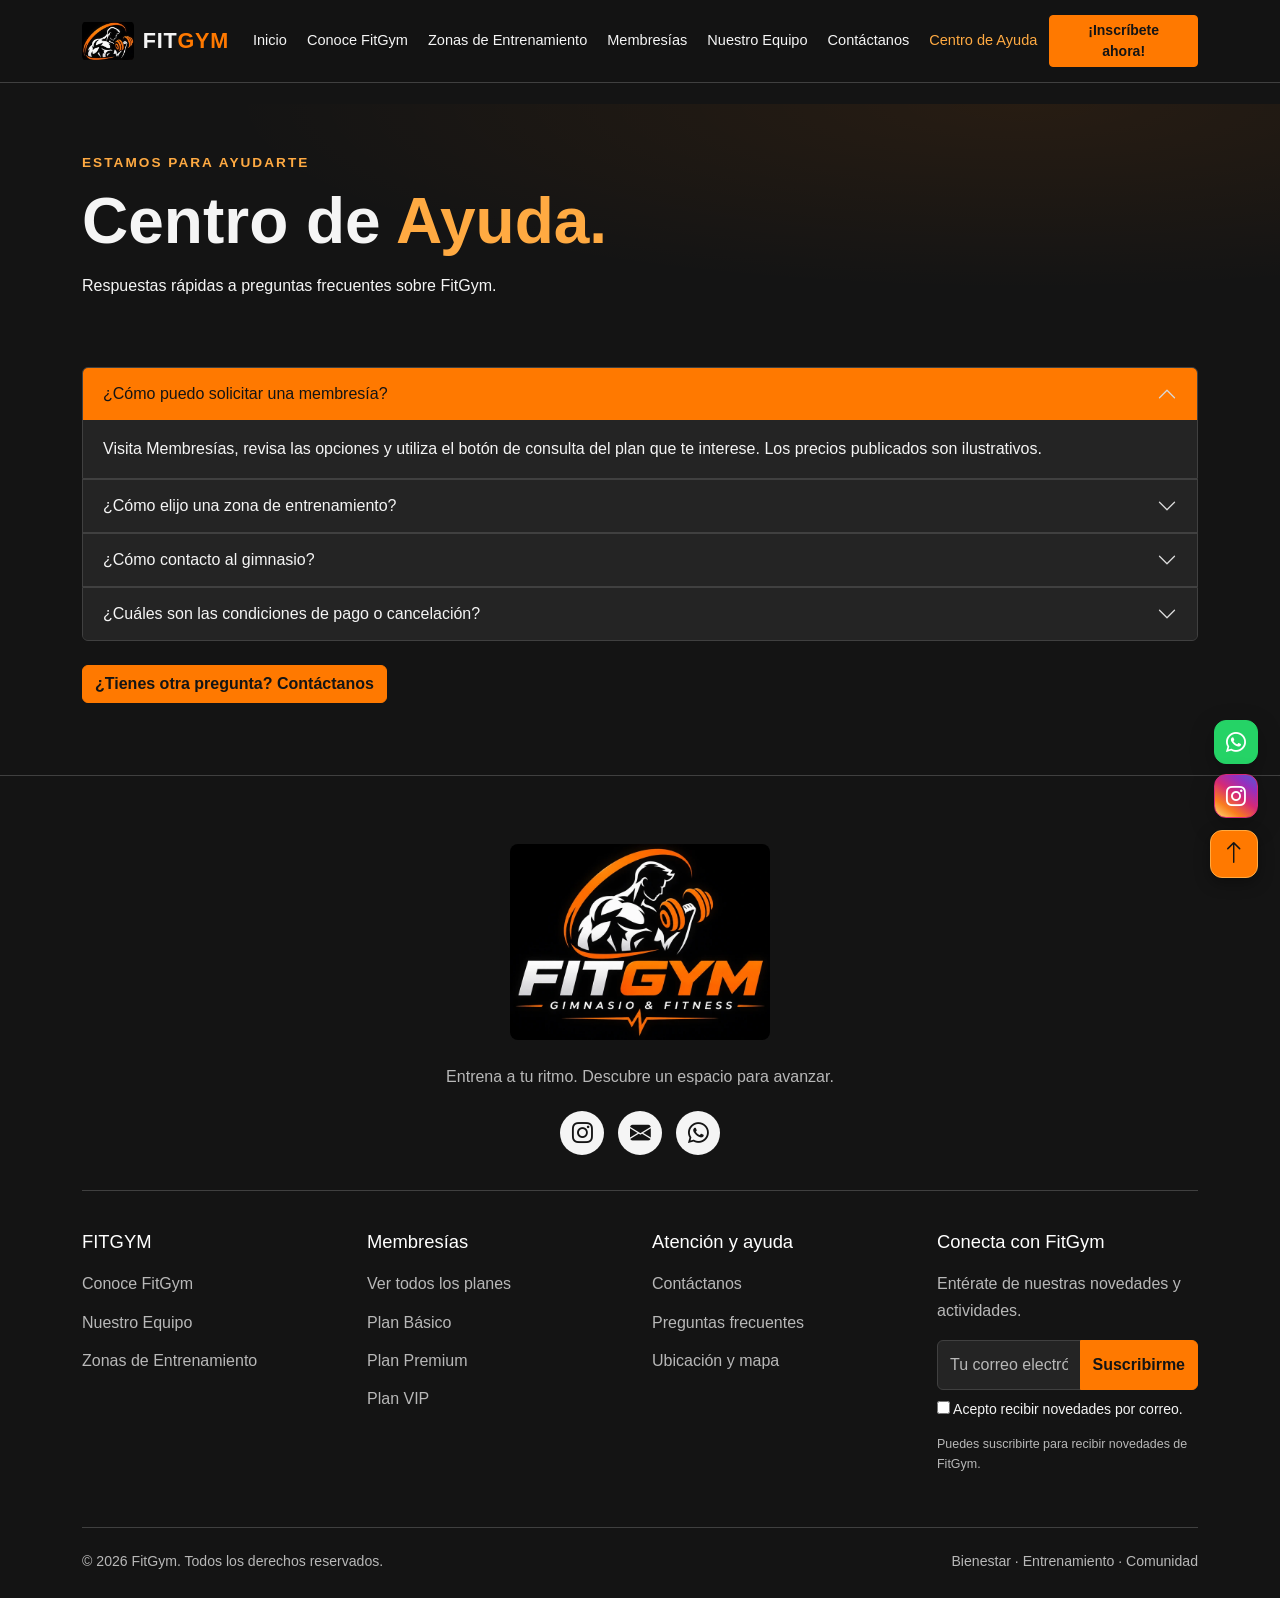
==== commit f63ef0c4: "Add files via upload" ====
--- a/ayuda.html
+++ b/ayuda.html
@@ -9,10 +9,11 @@
 <link href="https://cdn.jsdelivr.net/npm/bootstrap@5.3.3/dist/css/bootstrap.min.css" rel="stylesheet"/>
 <link href="https://cdn.jsdelivr.net/npm/bootstrap-icons@1.11.3/font/bootstrap-icons.min.css" rel="stylesheet"/>
 <link href="CCS/estilos.css" rel="stylesheet"/>
+<link rel="icon" type="image/png" href="IMG/favicon.png">
 </head>
 <body>
 <nav class="navbar navbar-expand-lg navbar-dark fixed-top nav-glass">
-<div class="container"><a class="navbar-brand fw-bold fit-brand" href="index.html"><span class="brand-emblem"><i class="bi bi-activity"></i></span><span>FITGYM</span></a><button aria-controls="menu" aria-expanded="false" aria-label="Abrir menú" class="navbar-toggler" data-bs-target="#menu" data-bs-toggle="collapse" type="button"><span class="navbar-toggler-icon"></span></button>
+<div class="container"><a class="navbar-brand fw-bold fit-brand" href="index.html"><img class="fitgym-nav-logo" src="IMG/logo-fitgym-icon.webp" alt="" width="52" height="40"><span class="fitgym-wordmark">FIT<strong>GYM</strong></span></a><button aria-controls="menu" aria-expanded="false" aria-label="Abrir menú" class="navbar-toggler" data-bs-target="#menu" data-bs-toggle="collapse" type="button"><span class="navbar-toggler-icon"></span></button>
 <div class="collapse navbar-collapse" id="menu">
 <ul class="navbar-nav ms-auto align-items-lg-center gap-lg-3">
 <li class="nav-item"><a class="nav-link" href="index.html">Inicio</a></li>
@@ -29,7 +30,7 @@
 </nav>
 <main class="inner-page"><section class="inner-hero"><div class="container"><p class="eyebrow">ESTAMOS PARA AYUDARTE</p><h1>Centro de <span class="text-blue">Ayuda.</span></h1><p>Respuestas rápidas a preguntas frecuentes sobre FitGym.</p></div></section><section class="section-space"><div class="container"><div class="accordion faq-accordion" id="faqFitGym"><div class="accordion-item"><h2 class="accordion-header"><button class="accordion-button" data-bs-target="#faq1" data-bs-toggle="collapse" type="button">¿Cómo puedo solicitar una membresía?</button></h2><div class="accordion-collapse collapse show" data-bs-parent="#faqFitGym" id="faq1"><div class="accordion-body">Visita Membresías, revisa las opciones y utiliza el botón de consulta del plan que te interese. Los precios publicados son ilustrativos.</div></div></div><div class="accordion-item"><h2 class="accordion-header"><button class="accordion-button collapsed" data-bs-target="#faq2" data-bs-toggle="collapse" type="button">¿Cómo elijo una zona de entrenamiento?</button></h2><div class="accordion-collapse collapse" data-bs-parent="#faqFitGym" id="faq2"><div class="accordion-body">Puedes explorar nuestras zonas de entrenamiento y consultar al equipo para elegir actividades según tus metas y preferencias.</div></div></div><div class="accordion-item"><h2 class="accordion-header"><button class="accordion-button collapsed" data-bs-target="#faq3" data-bs-toggle="collapse" type="button">¿Cómo contacto al gimnasio?</button></h2><div class="accordion-collapse collapse" data-bs-parent="#faqFitGym" id="faq3"><div class="accordion-body">Usa el formulario de Contáctanos. El envío se habilita cuando se configure la clave de Web3Forms.</div></div></div><div class="accordion-item"><h2 class="accordion-header"><button class="accordion-button collapsed" data-bs-target="#faq4" data-bs-toggle="collapse" type="button">¿Cuáles son las condiciones de pago o cancelación?</button></h2><div class="accordion-collapse collapse" data-bs-parent="#faqFitGym" id="faq4"><div class="accordion-body">Las condiciones definitivas deben confirmarse directamente con FitGym antes de contratar una membresía.</div></div></div></div><div class="mt-4"><a class="btn btn-primary" href="contacto.html">¿Tienes otra pregunta? Contáctanos</a></div></div></section></main>
 <footer class="fit-footer footer-expanded"><div class="container">
-<div class="footer-brand-block text-center"><a class="footer-logo" href="index.html"><span class="brand-emblem"><i class="bi bi-activity"></i></span> FITGYM</a><p>Entrena a tu ritmo. Descubre un espacio para avanzar.</p><div class="footer-socials"><a aria-label="Instagram" href="https://www.instagram.com/aizen_soske33/" rel="noopener noreferrer" target="_blank"><i class="bi bi-instagram"></i></a><a aria-label="Correo y contacto" href="contacto.html"><i class="bi bi-envelope-fill"></i></a><a aria-label="WhatsApp (número por configurar)" href="https://wa.me/573000000000" rel="noopener noreferrer" target="_blank"><i class="bi bi-whatsapp"></i></a></div></div>
+<div class="footer-brand-block text-center"><a class="footer-logo" href="index.html"><img class="fitgym-footer-logo" src="IMG/logo-fitgym.webp" alt="FitGym — Gimnasio y Fitness" loading="lazy"></a><p>Entrena a tu ritmo. Descubre un espacio para avanzar.</p><div class="footer-socials"><a aria-label="Instagram" href="https://www.instagram.com/aizen_soske33/" rel="noopener noreferrer" target="_blank"><i class="bi bi-instagram"></i></a><a aria-label="Correo y contacto" href="contacto.html"><i class="bi bi-envelope-fill"></i></a><a aria-label="WhatsApp (número por configurar)" href="https://wa.me/573000000000" rel="noopener noreferrer" target="_blank"><i class="bi bi-whatsapp"></i></a></div></div>
 <div class="row g-4 footer-main"><div class="col-lg-3 col-sm-6"><h3>FITGYM</h3><div class="footer-links"><a href="nosotos.html">Conoce FitGym</a><a href="entrenadores.html">Nuestro Equipo</a><a href="servicios.html">Zonas de Entrenamiento</a></div></div>
 <div class="col-lg-3 col-sm-6"><h3>Membresías</h3><div class="footer-links"><a href="planes.html">Ver todos los planes</a><a href="planes.html?plan=Basico">Plan Básico</a><a href="planes.html?plan=Premium">Plan Premium</a><a href="planes.html?plan=VIP">Plan VIP</a></div></div>
 <div class="col-lg-3 col-sm-6"><h3>Atención y ayuda</h3><div class="footer-links"><a href="contacto.html">Contáctanos</a><a href="ayuda.html">Preguntas frecuentes</a><a href="contacto.html#ubicacion">Ubicación y mapa</a></div></div>
--- a/CCS/estilos.css
+++ b/CCS/estilos.css
@@ -855,3 +855,10 @@
 .membership-summary {background:#141414;border-left:4px solid #FF7900;padding:1rem;border-radius:.5rem;}
 .membership-summary #selectedPrice {color:#FFAA42;}
 .membership-modal .form-control {background:#141414;color:#F5F5F5;border-color:#777;}
+
+.navbar-brand.fit-brand {gap:.55rem; padding-block:0; white-space:nowrap;}
+.fit-brand .fitgym-nav-logo {width:52px;height:40px;object-fit:contain;display:block;border-radius:5px;}
+.fit-brand .fitgym-wordmark {color:#F5F5F5;font-weight:900;letter-spacing:.035em;}
+.fit-brand .fitgym-wordmark strong {color:#FF7900;}
+.footer-logo .fitgym-footer-logo {display:block;width:min(260px,75vw);height:auto;border-radius:8px;}
+@media(max-width:480px){.fit-brand .fitgym-nav-logo{width:44px;height:34px}.fit-brand .fitgym-wordmark{font-size:1.15rem}}
